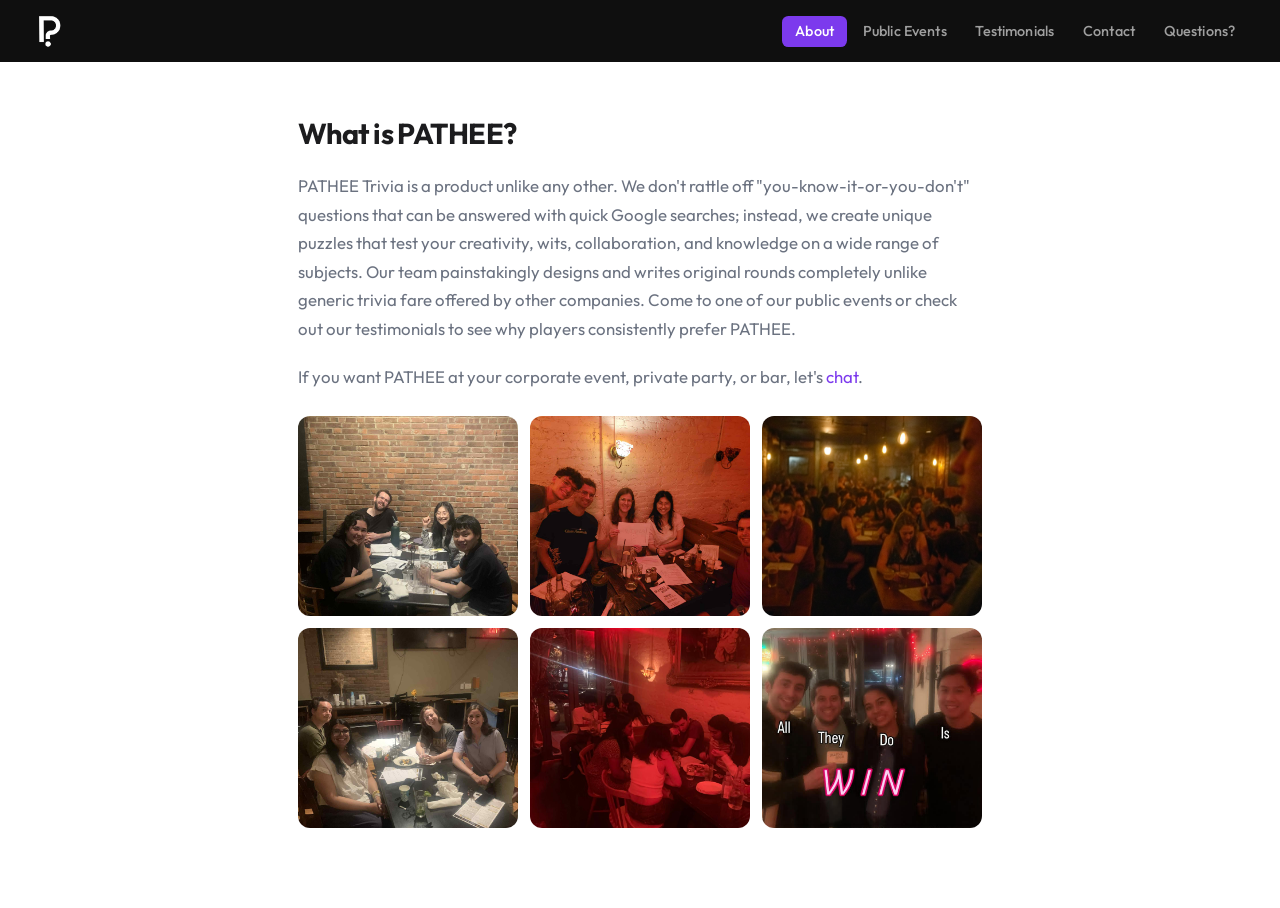
==== about.html @ cdb1f6e3 "Switch to local logo files, add gallery images, fix venue link - Replace Clearbit CDN logos with loc" ====
<!DOCTYPE html>
<html lang="en">
<head>
  <meta charset="UTF-8" />
  <title>About • Pathee Trivia</title>
  <meta name="viewport" content="width=device-width, initial-scale=1.0" />
  <link rel="stylesheet" href="style.css" />
</head>
<body>
  <header>
    <div class="left-header">
      <a href="index.html"><img src="good_logo.png" alt="Pathee logo" class="logo-img" /></a>
    </div>
    <nav>
      <ul>
        <li><a href="about.html" aria-current="page">About</a></li>
        <li><a href="events.html">Public Events</a></li>
        <li><a href="testimonial.html">Testimonials</a></li>
        <li><a href="contact.html">Contact</a></li>
        <li><a href="question.html">Questions?</a></li>
      </ul>
    </nav>
  </header>

  <main>
    <h2>What is PATHEE?</h2>
    <p>
      PATHEE Trivia is a product unlike any other. We don't rattle off
      "you-know-it-or-you-don't" questions that can be answered with quick
      Google searches; instead, we create unique puzzles that test your
      creativity, wits, collaboration, and knowledge on a wide range of subjects.
      Our team painstakingly designs and writes original rounds completely unlike
      generic trivia fare offered by other companies. Come to one of our public
      events or check out our testimonials to see why players consistently prefer
      PATHEE.
    </p>
    <p>
      If you want PATHEE at your corporate event, private party, or bar,
      let's <a href="contact.html">chat</a>.
    </p>

    <section class="gallery" aria-label="Pathee photos">
      <img src="brights.jpg" alt="Team celebrating a puzzle solve" loading="lazy" width="1200" height="800">
      <img src="brindo.jpg" alt="Packed trivia night at the bar" loading="lazy" width="1200" height="800">
      <img src="slop.png" alt="Winners posing with prizes" loading="lazy" width="1200" height="800">
      <img src="piya.jpg" alt="Winners posing with prizes" loading="lazy" width="1200" height="800">
      <img src="pics/download.jpg" alt="Pathee trivia event" loading="lazy">
      <img src="pics/download-1.jpg" alt="Pathee trivia event" loading="lazy">
    </section>
  </main>
</body>
</html>
---- style.css ----
@import url('https://fonts.googleapis.com/css2?family=Outfit:wght@400;500;600;700;800&display=swap');

:root {
  --accent:       #7c3aed;
  --accent-hover: #6d28d9;
  --accent-light: #ede9fe;
  --dark:         #0f0f0f;
  --text:         #1c1c1e;
  --muted:        #6b7280;
  --border:       #e5e7eb;
  --bg:           #ffffff;
  --card:         #f8f7ff;
  --radius:       0.75rem;
  --radius-pill:  2rem;
  --radius-sm:    0.4rem;
}

*, *::before, *::after { box-sizing: border-box; margin: 0; padding: 0; }
html { scroll-behavior: smooth; }

body {
  font-family: 'Outfit', system-ui, -apple-system, sans-serif;
  line-height: 1.6;
  color: var(--text);
  background: var(--bg);
  -webkit-font-smoothing: antialiased;
}

/* ── Header ── */
header {
  position: sticky;
  top: 0;
  background: var(--dark);
  display: flex;
  align-items: center;
  justify-content: space-between;
  padding: 0.875rem 2rem;
  z-index: 1000;
}

.logo-img {
  height: 34px;
  width: auto;
  display: block;
  filter: brightness(0) invert(1);
}

nav ul { list-style: none; display: flex; gap: 0.2rem; }

nav a {
  text-decoration: none;
  color: rgba(255, 255, 255, 0.6);
  font-weight: 500;
  font-size: 0.9rem;
  padding: 0.4rem 0.8rem;
  border-radius: var(--radius-sm);
  transition: color 0.15s, background 0.15s;
  letter-spacing: 0.01em;
}

nav a:hover {
  color: #fff;
  background: rgba(255, 255, 255, 0.1);
}

nav a[aria-current="page"],
nav a.active {
  color: #fff;
  background: var(--accent);
}

/* ── Main wrapper ── */
main {
  padding: 3rem 2rem 5rem;
  max-width: 68ch;
  margin: 0 auto;
}

/* ── Typography ── */
h1, h2, h3 { letter-spacing: -0.02em; }
h1 { font-size: 2.25rem; font-weight: 800; margin-bottom: 1rem; }
h2 { font-size: 1.8rem; font-weight: 700; margin-bottom: 1rem; }
h3 { font-size: 1.1rem; font-weight: 600; margin-bottom: 0.2rem; }

p {
  font-size: 1.05rem;
  color: var(--muted);
  margin-bottom: 1.25rem;
  line-height: 1.7;
}

a { color: var(--accent); text-decoration: none; }
a:hover { text-decoration: underline; }

/* ── Buttons ── */
.btn {
  display: inline-block;
  background: var(--accent);
  color: #fff !important;
  padding: 0.7rem 1.6rem;
  border-radius: var(--radius-pill);
  font-weight: 600;
  font-size: 0.95rem;
  text-decoration: none !important;
  transition: background 0.2s, transform 0.15s;
  letter-spacing: 0.01em;
}

.btn:hover {
  background: var(--accent-hover);
  transform: translateY(-2px);
}

.btn-ghost {
  background: transparent;
  color: var(--accent) !important;
  border: 1.5px solid var(--accent);
}

.btn-ghost:hover {
  background: var(--accent-light);
  transform: translateY(-2px);
}

/* ── Home main (no max-width constraint) ── */
main.home-main {
  max-width: 100%;
  padding: 0;
}

/* ── Hero (index.html) ── */
.hero {
  display: flex;
  flex-direction: column;
  align-items: center;
  justify-content: center;
  text-align: center;
  min-height: calc(100vh - 64px);
  padding: 4rem 1rem;
  position: relative;
}

.hero-logo {
  width: 210px;
  height: auto;
  margin-bottom: 2.5rem;
}

.hero h1 {
  font-size: 3rem;
  font-weight: 800;
  line-height: 1.1;
  margin-bottom: 1rem;
  max-width: 18ch;
  color: var(--text);
}

.hero h1 em {
  font-style: normal;
  color: var(--accent);
}

.hero > p {
  font-size: 1.15rem;
  max-width: 44ch;
  margin: 0 auto 2rem;
}

.hero-actions {
  display: flex;
  gap: 0.75rem;
  flex-wrap: wrap;
  justify-content: center;
}

/* ── Client logo bar ── */
.clients {
  padding: 3.5rem 2rem 4rem;
  background: var(--card);
  border-top: 1px solid var(--border);
  text-align: center;
}

.clients-label {
  font-size: 0.72rem;
  font-weight: 700;
  text-transform: uppercase;
  letter-spacing: 0.14em;
  color: var(--muted);
  margin-bottom: 2rem;
}

.clients-logos {
  display: flex;
  align-items: center;
  justify-content: center;
  gap: 3.5rem;
  flex-wrap: wrap;
}

.clients-logos img {
  height: 28px;
  width: auto;
  object-fit: contain;
  filter: grayscale(1) opacity(0.45);
  transition: filter 0.25s;
}

.clients-logos img:hover {
  filter: grayscale(0) opacity(1);
}

/* ── Page note ── */
.page-note {
  margin-top: 1.5rem;
  font-size: 0.92rem;
  color: var(--muted);
  text-align: center;
}

/* ── Gallery (about.html) ── */
.gallery {
  display: grid;
  gap: 0.75rem;
  grid-template-columns: repeat(auto-fit, minmax(180px, 1fr));
  margin-top: 1.5rem;
}

.gallery img {
  width: 100%;
  height: 200px;
  object-fit: cover;
  border-radius: var(--radius);
  display: block;
}

/* ── Events ── */
.events { display: grid; gap: 0.875rem; margin-top: 0.75rem; }

.event {
  background: var(--card);
  border: 1px solid var(--border);
  border-radius: var(--radius);
  padding: 1.25rem 1.5rem;
  display: grid;
  grid-template-columns: 5.5rem 1fr;
  gap: 1.25rem;
  align-items: center;
  transition: box-shadow 0.2s, transform 0.2s;
}

.event:hover {
  box-shadow: 0 6px 24px rgba(124, 58, 237, 0.1);
  transform: translateY(-2px);
}

.date { text-align: center; }

.date .dow {
  font-weight: 600;
  font-size: 0.72rem;
  color: var(--muted);
  text-transform: uppercase;
  letter-spacing: 0.1em;
}

.date .day {
  font-size: 2rem;
  font-weight: 800;
  line-height: 1;
  color: var(--text);
}

.date .mon {
  text-transform: uppercase;
  letter-spacing: 0.06em;
  font-size: 0.7rem;
  color: var(--muted);
  margin-top: 0.15rem;
}

.meta {
  color: var(--muted);
  font-size: 0.93rem;
  margin-bottom: 0.6rem;
  line-height: 1.5;
}

.actions a {
  display: inline-block;
  font-size: 0.82rem;
  font-weight: 600;
  color: var(--accent);
  border: 1.5px solid var(--accent);
  padding: 0.2rem 0.7rem;
  border-radius: var(--radius-pill);
  text-decoration: none;
  transition: background 0.15s, color 0.15s;
}

.actions a:hover {
  background: var(--accent);
  color: #fff;
  text-decoration: none;
}

.empty { color: var(--muted); font-style: italic; padding: 0.5rem 0; }

/* ── Testimonials ── */
.testimonial {
  background: var(--card);
  border-left: 3px solid var(--accent);
  border-radius: 0 var(--radius) var(--radius) 0;
  padding: 1.25rem 1.5rem;
  margin-bottom: 1rem;
  transition: box-shadow 0.2s, transform 0.2s;
}

.testimonial:hover {
  box-shadow: 0 4px 20px rgba(124, 58, 237, 0.09);
  transform: translateY(-1px);
}

.testimonial p {
  font-style: italic;
  color: var(--text);
  font-size: 1rem;
  margin-bottom: 0.6rem;
}

.testimonial cite {
  display: block;
  font-size: 0.88rem;
  font-weight: 600;
  color: var(--muted);
  font-style: normal;
}

/* ── Contact form ── */
form.contact { display: grid; gap: 1rem; margin-top: 0.5rem; }

label {
  font-weight: 600;
  font-size: 0.88rem;
  color: var(--text);
  display: block;
  margin-bottom: 0.3rem;
  letter-spacing: 0.01em;
}

input[type="text"],
input[type="email"],
textarea {
  width: 100%;
  padding: 0.65rem 0.9rem;
  border: 1.5px solid var(--border);
  border-radius: var(--radius-sm);
  background: #fff;
  font-size: 1rem;
  font-family: inherit;
  color: var(--text);
  outline: none;
  transition: border-color 0.15s, box-shadow 0.15s;
}

input:focus, textarea:focus {
  border-color: var(--accent);
  box-shadow: 0 0 0 3px var(--accent-light);
}

textarea { min-height: 140px; resize: vertical; }

.row { display: grid; gap: 0.75rem; grid-template-columns: 1fr 1fr; }

button[type="submit"] {
  appearance: none;
  background: var(--accent);
  color: #fff;
  border: none;
  padding: 0.7rem 1.6rem;
  border-radius: var(--radius-pill);
  font-weight: 700;
  font-size: 1rem;
  font-family: inherit;
  cursor: pointer;
  transition: background 0.2s, transform 0.15s;
  width: fit-content;
}

button[type="submit"]:hover {
  background: var(--accent-hover);
  transform: translateY(-1px);
}

#status { margin-top: 0.75rem; font-size: 0.95rem; }
#status.success { color: #16a34a; font-weight: 500; }
#status.error   { color: #dc2626; font-weight: 500; }

.instagram-note {
  margin-top: 1.5rem;
  font-size: 0.95rem;
  color: var(--muted);
}

/* ── Questions page ── */
main.centered {
  display: flex;
  flex-direction: column;
  align-items: center;
  justify-content: center;
  min-height: calc(100vh - 64px);
  text-align: center;
  padding: 2rem;
  max-width: 100%;
}

#question {
  white-space: pre-wrap;
  text-wrap: balance;
  font-size: 1.5rem;
  font-weight: 500;
  line-height: 1.45;
  max-width: 58ch;
  margin-bottom: 1.5rem;
  color: var(--text);
}

#question-img {
  display: none;
  max-width: 420px;
  width: 100%;
  height: auto;
  margin: 1rem auto;
  border-radius: var(--radius);
}

.table-container { margin: 1rem 0; }

.table-container table {
  border-collapse: collapse;
  overflow: hidden;
  border: 1.5px solid var(--border);
  border-radius: var(--radius-sm);
}

.table-container td {
  border: 1px solid var(--border);
  padding: 0.75rem 1.25rem;
  font-size: 1rem;
  color: var(--text);
}

.table-container tr:first-child td { background: var(--card); }

#more-btn {
  appearance: none;
  margin-top: 2rem;
  padding: 0.7rem 1.6rem;
  font-size: 1rem;
  font-family: inherit;
  font-weight: 600;
  border: none;
  border-radius: var(--radius-pill);
  background: var(--accent);
  color: #fff;
  cursor: pointer;
  transition: background 0.2s, transform 0.15s;
}

#more-btn:hover {
  background: var(--accent-hover);
  transform: translateY(-2px);
}

/* ── Responsive ── */
@media (max-width: 640px) {
  header { padding: 0.875rem 1.25rem; }
  nav a  { font-size: 0.78rem; padding: 0.3rem 0.5rem; }
  main   { padding: 2rem 1.25rem 4rem; }
  .hero  { padding: 3rem 1rem 3rem; }
  .hero h1 { font-size: 2.1rem; }
  .hero-actions { flex-direction: column; align-items: center; }
  .event { grid-template-columns: 1fr; }
  .date  { display: flex; gap: 0.5rem; align-items: baseline; }
  .date .day { font-size: 1.5rem; }
  .row   { grid-template-columns: 1fr; }
  #question { font-size: 1.2rem; }
}
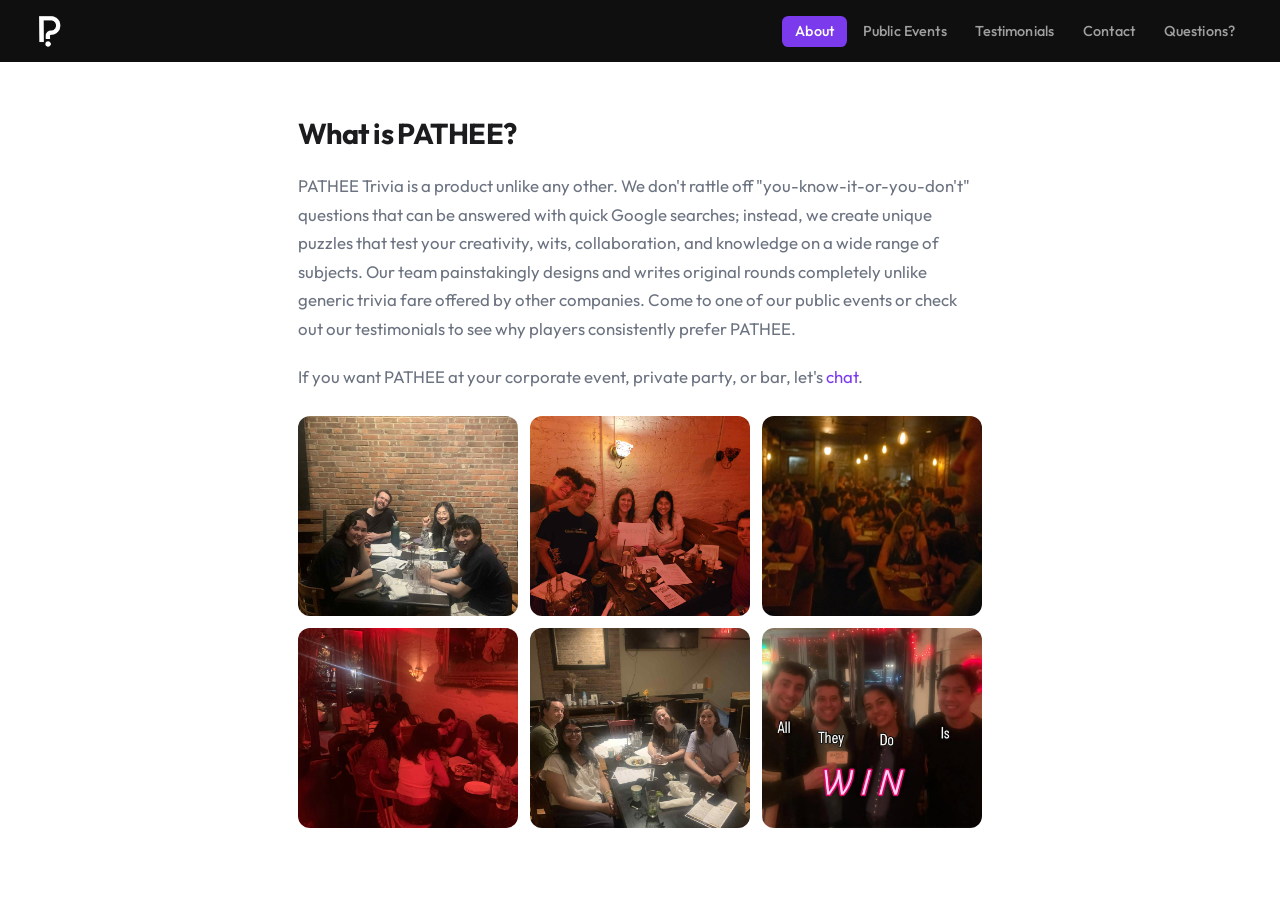
==== commit 487f3a10: "Fix Morning Brew logo and normalize client logo sizes - Rename screenshot file to morning_brew_logo." ====
--- a/about.html
+++ b/about.html
@@ -43,8 +43,8 @@
       <img src="brights.jpg" alt="Team celebrating a puzzle solve" loading="lazy" width="1200" height="800">
       <img src="brindo.jpg" alt="Packed trivia night at the bar" loading="lazy" width="1200" height="800">
       <img src="slop.png" alt="Winners posing with prizes" loading="lazy" width="1200" height="800">
+      <img src="pics/download.jpg" alt="Pathee trivia event" loading="lazy">
       <img src="piya.jpg" alt="Winners posing with prizes" loading="lazy" width="1200" height="800">
-      <img src="pics/download.jpg" alt="Pathee trivia event" loading="lazy">
       <img src="pics/download-1.jpg" alt="Pathee trivia event" loading="lazy">
     </section>
   </main>
--- a/style.css
+++ b/style.css
@@ -199,8 +199,8 @@
 }
 
 .clients-logos img {
-  height: 28px;
-  width: auto;
+  width: 130px;
+  height: 40px;
   object-fit: contain;
   filter: grayscale(1) opacity(0.45);
   transition: filter 0.25s;
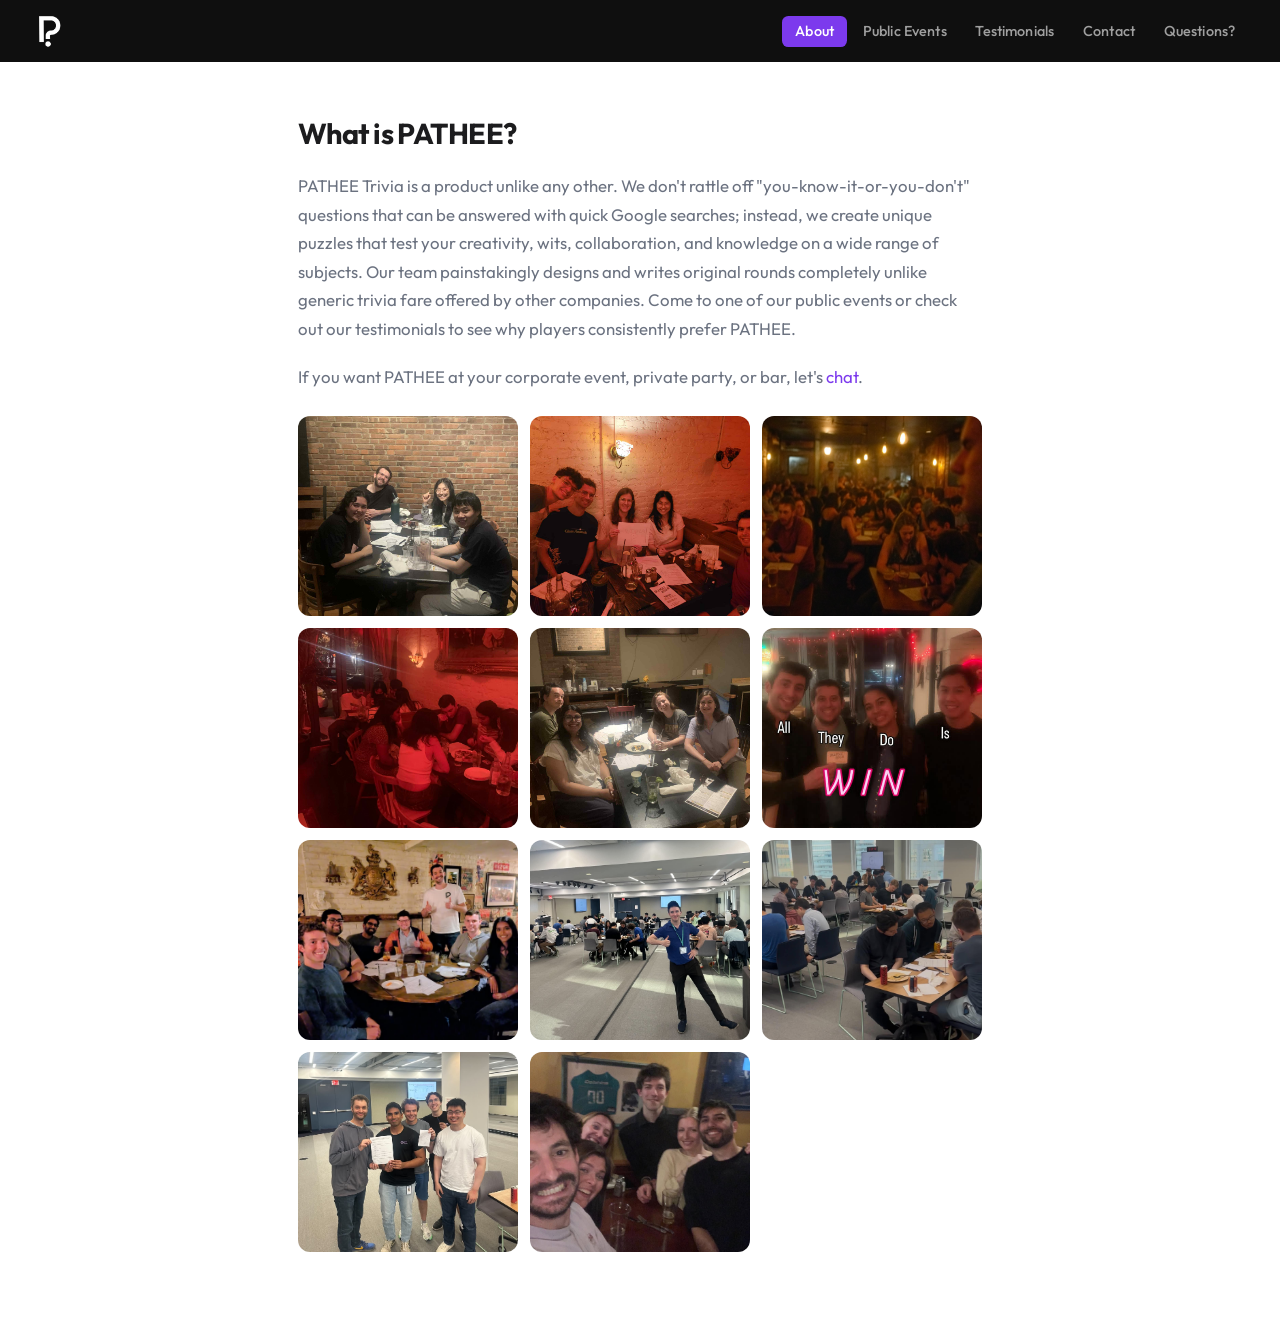
==== commit 232ca1cb: "Add new event photos, Bridgewater logo, and testimonial updates - Add bw, jamie, js1, js2, mb photos" ====
--- a/about.html
+++ b/about.html
@@ -40,12 +40,17 @@
     </p>
 
     <section class="gallery" aria-label="Pathee photos">
-      <img src="brights.jpg" alt="Team celebrating a puzzle solve" loading="lazy" width="1200" height="800">
-      <img src="brindo.jpg" alt="Packed trivia night at the bar" loading="lazy" width="1200" height="800">
+      <img src="brights.jpg" style="object-position: 50% 75%" alt="Team celebrating a puzzle solve" loading="lazy" width="1200" height="800">
+      <img src="brindo.jpg" style="object-position: 50% 70%" alt="Packed trivia night at the bar" loading="lazy" width="1200" height="800">
       <img src="slop.png" alt="Winners posing with prizes" loading="lazy" width="1200" height="800">
-      <img src="pics/download.jpg" alt="Pathee trivia event" loading="lazy">
-      <img src="piya.jpg" alt="Winners posing with prizes" loading="lazy" width="1200" height="800">
-      <img src="pics/download-1.jpg" alt="Pathee trivia event" loading="lazy">
+      <img src="pics/download.jpg" style="object-position: 50% 65%" alt="Pathee trivia event" loading="lazy">
+      <img src="piya.jpg" style="object-position: 50% 65%" alt="Winners posing with prizes" loading="lazy" width="1200" height="800">
+      <img src="pics/download-1.jpg" style="object-position: 50% 35%" alt="Pathee trivia event" loading="lazy">
+      <img src="pics/bw.jpg" style="object-position: 50% 35%" alt="Team at a Pathee trivia night" loading="lazy">
+      <img src="pics/jamie.jpg" style="object-position: 60% 70%" alt="Host giving a thumbs-up at a corporate trivia event" loading="lazy">
+      <img src="pics/js1.jpg" style="object-position: 50% 45%" alt="Teams solving puzzles at a corporate Pathee event" loading="lazy">
+      <img src="pics/js2.jpg" style="object-position: 50% 30%" alt="Winning team holding up their answer sheets" loading="lazy">
+      <img src="pics/mb.jpg" style="object-position: 50% 10%" alt="Team selfie at a bar trivia night" loading="lazy">
     </section>
   </main>
 </body>
--- a/style.css
+++ b/style.css
@@ -199,8 +199,8 @@
 }
 
 .clients-logos img {
-  width: 130px;
-  height: 40px;
+  width: 160px;
+  height: 56px;
   object-fit: contain;
   filter: grayscale(1) opacity(0.45);
   transition: filter 0.25s;
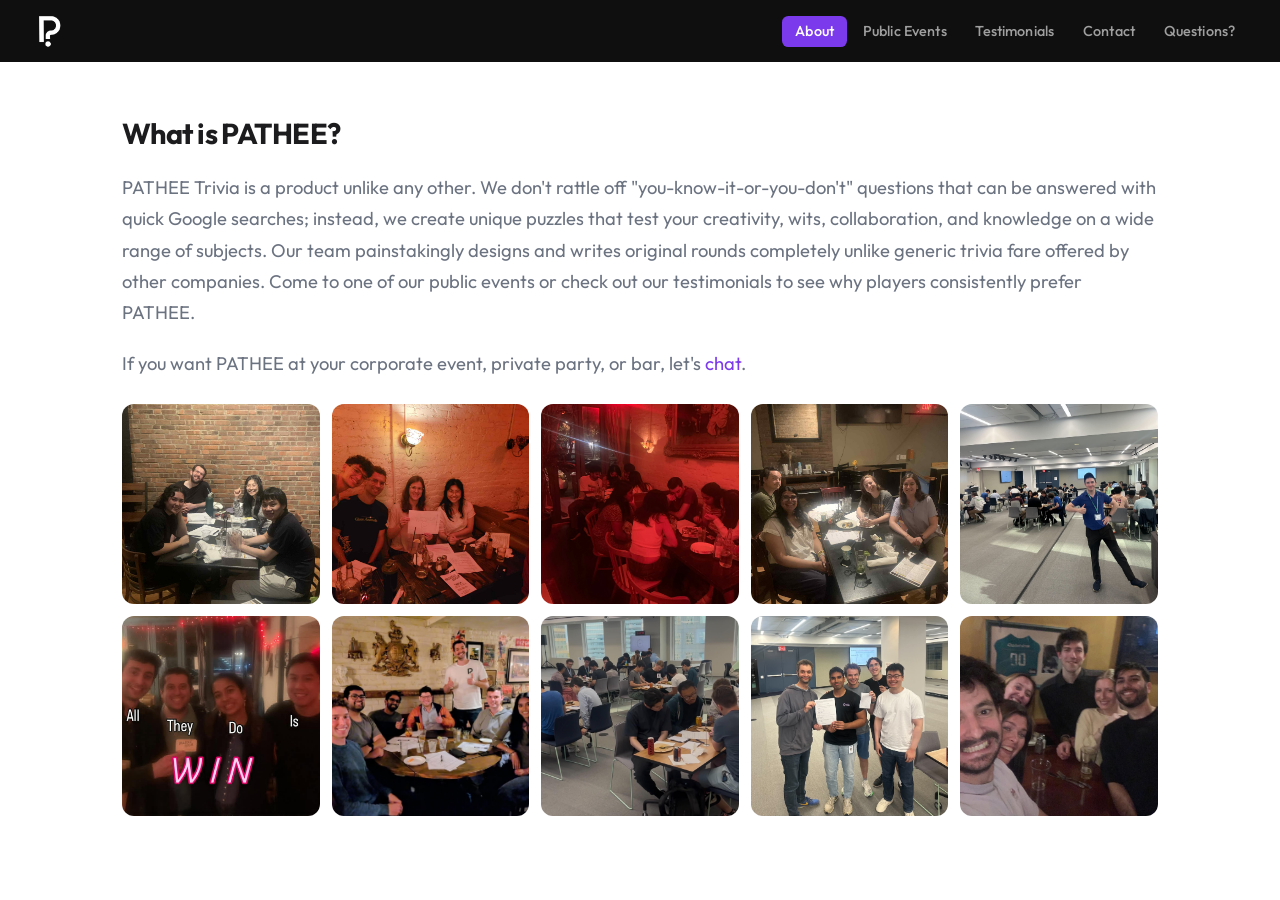
==== commit ec9be55d: "Widen layout, rework About gallery, simplify landing CTA - Widen content area to 1100px; keep body t" ====
--- a/about.html
+++ b/about.html
@@ -22,7 +22,7 @@
     </nav>
   </header>
 
-  <main>
+  <main class="about">
     <h2>What is PATHEE?</h2>
     <p>
       PATHEE Trivia is a product unlike any other. We don't rattle off
@@ -42,12 +42,11 @@
     <section class="gallery" aria-label="Pathee photos">
       <img src="brights.jpg" style="object-position: 50% 75%" alt="Team celebrating a puzzle solve" loading="lazy" width="1200" height="800">
       <img src="brindo.jpg" style="object-position: 50% 70%" alt="Packed trivia night at the bar" loading="lazy" width="1200" height="800">
-      <img src="slop.png" alt="Winners posing with prizes" loading="lazy" width="1200" height="800">
       <img src="pics/download.jpg" style="object-position: 50% 65%" alt="Pathee trivia event" loading="lazy">
       <img src="piya.jpg" style="object-position: 50% 65%" alt="Winners posing with prizes" loading="lazy" width="1200" height="800">
+      <img src="pics/jamie.jpg" style="object-position: 60% 70%" alt="Host giving a thumbs-up at a corporate trivia event" loading="lazy">
       <img src="pics/download-1.jpg" style="object-position: 50% 35%" alt="Pathee trivia event" loading="lazy">
       <img src="pics/bw.jpg" style="object-position: 50% 35%" alt="Team at a Pathee trivia night" loading="lazy">
-      <img src="pics/jamie.jpg" style="object-position: 60% 70%" alt="Host giving a thumbs-up at a corporate trivia event" loading="lazy">
       <img src="pics/js1.jpg" style="object-position: 50% 45%" alt="Teams solving puzzles at a corporate Pathee event" loading="lazy">
       <img src="pics/js2.jpg" style="object-position: 50% 30%" alt="Winning team holding up their answer sheets" loading="lazy">
       <img src="pics/mb.jpg" style="object-position: 50% 10%" alt="Team selfie at a bar trivia night" loading="lazy">
--- a/style.css
+++ b/style.css
@@ -72,9 +72,15 @@
 /* ── Main wrapper ── */
 main {
   padding: 3rem 2rem 5rem;
-  max-width: 68ch;
+  max-width: 1100px;
   margin: 0 auto;
 }
+
+/* Keep running text at a readable line length inside the wider layout */
+main > p { max-width: 68ch; }
+
+/* About: intro text spans the full gallery width, set a touch larger to keep lines comfortable */
+main.about > p { max-width: none; font-size: 1.15rem; }
 
 /* ── Typography ── */
 h1, h2, h3 { letter-spacing: -0.02em; }
@@ -222,7 +228,7 @@
 .gallery {
   display: grid;
   gap: 0.75rem;
-  grid-template-columns: repeat(auto-fit, minmax(180px, 1fr));
+  grid-template-columns: repeat(5, 1fr);
   margin-top: 1.5rem;
 }
 
@@ -307,12 +313,17 @@
 .empty { color: var(--muted); font-style: italic; padding: 0.5rem 0; }
 
 /* ── Testimonials ── */
+.testimonials {
+  display: grid;
+  grid-template-columns: repeat(2, 1fr);
+  gap: 1rem;
+}
+
 .testimonial {
   background: var(--card);
   border-left: 3px solid var(--accent);
   border-radius: 0 var(--radius) var(--radius) 0;
   padding: 1.25rem 1.5rem;
-  margin-bottom: 1rem;
   transition: box-shadow 0.2s, transform 0.2s;
 }
 
@@ -337,7 +348,7 @@
 }
 
 /* ── Contact form ── */
-form.contact { display: grid; gap: 1rem; margin-top: 0.5rem; }
+form.contact { display: grid; gap: 1rem; margin-top: 0.5rem; max-width: 640px; }
 
 label {
   font-weight: 600;
@@ -473,9 +484,16 @@
 }
 
 /* ── Responsive ── */
+@media (max-width: 900px) {
+  .gallery { grid-template-columns: repeat(2, 1fr); }
+}
+
 @media (max-width: 640px) {
-  header { padding: 0.875rem 1.25rem; }
-  nav a  { font-size: 0.78rem; padding: 0.3rem 0.5rem; }
+  .gallery { grid-template-columns: 1fr; }
+  .testimonials { grid-template-columns: 1fr; }
+  header { padding: 0.875rem 1.25rem; gap: 0.75rem; }
+  nav ul { flex-wrap: wrap; justify-content: flex-end; gap: 0; }
+  nav a  { font-size: 0.78rem; padding: 0.3rem 0.4rem; }
   main   { padding: 2rem 1.25rem 4rem; }
   .hero  { padding: 3rem 1rem 3rem; }
   .hero h1 { font-size: 2.1rem; }
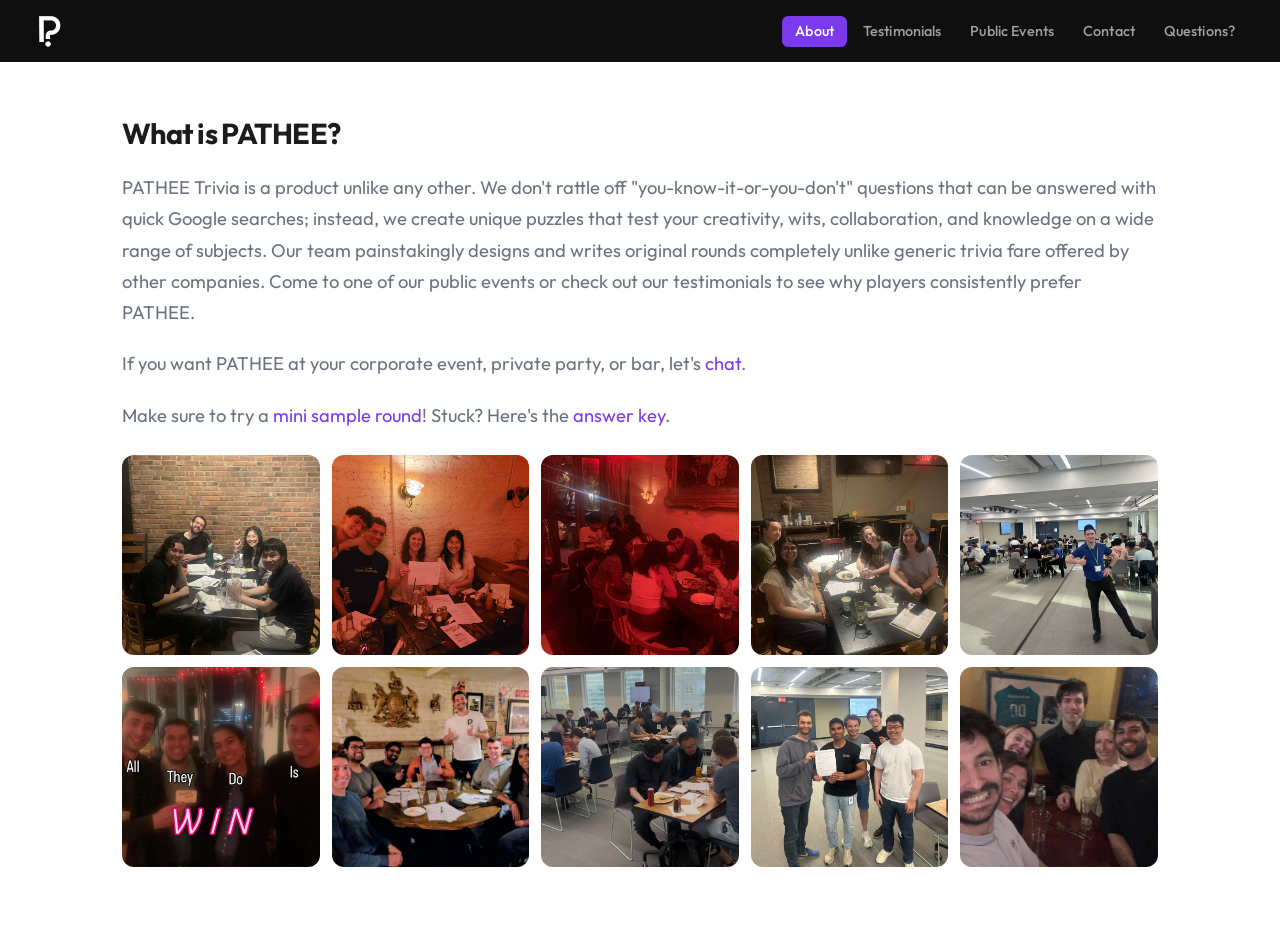
==== commit 66b1759d: "Add Gist sample round, reorder nav, trim question list - About: link to downloadable Gist sample rou" ====
--- a/about.html
+++ b/about.html
@@ -14,8 +14,8 @@
     <nav>
       <ul>
         <li><a href="about.html" aria-current="page">About</a></li>
+        <li><a href="testimonial.html">Testimonials</a></li>
         <li><a href="events.html">Public Events</a></li>
-        <li><a href="testimonial.html">Testimonials</a></li>
         <li><a href="contact.html">Contact</a></li>
         <li><a href="question.html">Questions?</a></li>
       </ul>
@@ -38,6 +38,10 @@
       If you want PATHEE at your corporate event, private party, or bar,
       let's <a href="contact.html">chat</a>.
     </p>
+    <p>
+      Make sure to try a <a href="pics/Gist%20Sample.pdf" download>mini sample round</a>!
+      Stuck? Here's the <a href="pics/Gist%20Answer%20Key.pdf" download>answer key</a>.
+    </p>
 
     <section class="gallery" aria-label="Pathee photos">
       <img src="brights.jpg" style="object-position: 50% 75%" alt="Team celebrating a puzzle solve" loading="lazy" width="1200" height="800">
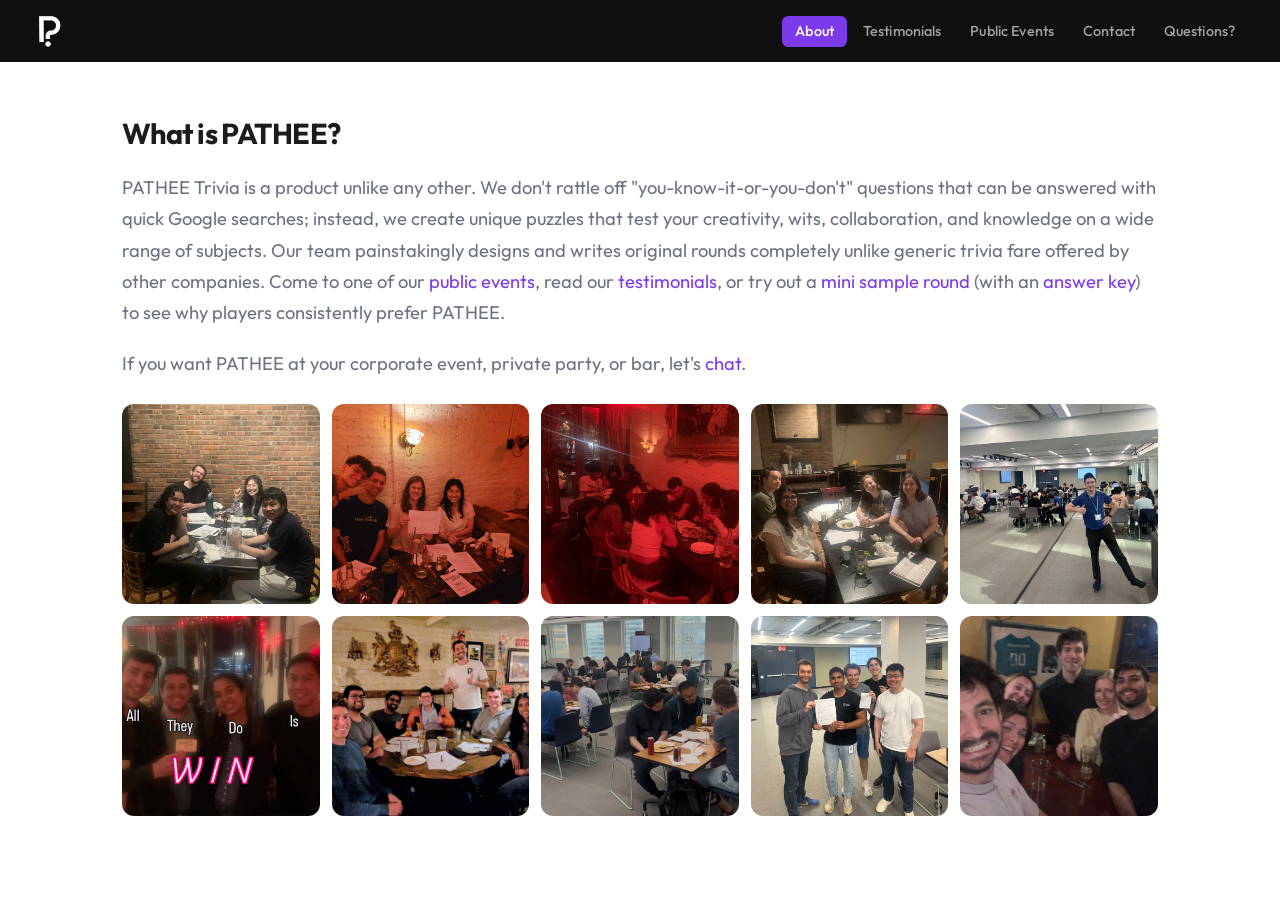
==== commit 025e1797: "Fold sample round links into About intro; relabel client logos - Move sample round and answer key li" ====
--- a/about.html
+++ b/about.html
@@ -30,17 +30,16 @@
       Google searches; instead, we create unique puzzles that test your
       creativity, wits, collaboration, and knowledge on a wide range of subjects.
       Our team painstakingly designs and writes original rounds completely unlike
-      generic trivia fare offered by other companies. Come to one of our public
-      events or check out our testimonials to see why players consistently prefer
-      PATHEE.
+      generic trivia fare offered by other companies. Come to one of our
+      <a href="events.html">public events</a>, read our
+      <a href="testimonial.html">testimonials</a>, or try out a
+      <a href="pics/Gist%20Sample.pdf" download>mini sample round</a>
+      (with an <a href="pics/Gist%20Answer%20Key.pdf" download>answer key</a>)
+      to see why players consistently prefer PATHEE.
     </p>
     <p>
       If you want PATHEE at your corporate event, private party, or bar,
       let's <a href="contact.html">chat</a>.
-    </p>
-    <p>
-      Make sure to try a <a href="pics/Gist%20Sample.pdf" download>mini sample round</a>!
-      Stuck? Here's the <a href="pics/Gist%20Answer%20Key.pdf" download>answer key</a>.
     </p>
 
     <section class="gallery" aria-label="Pathee photos">
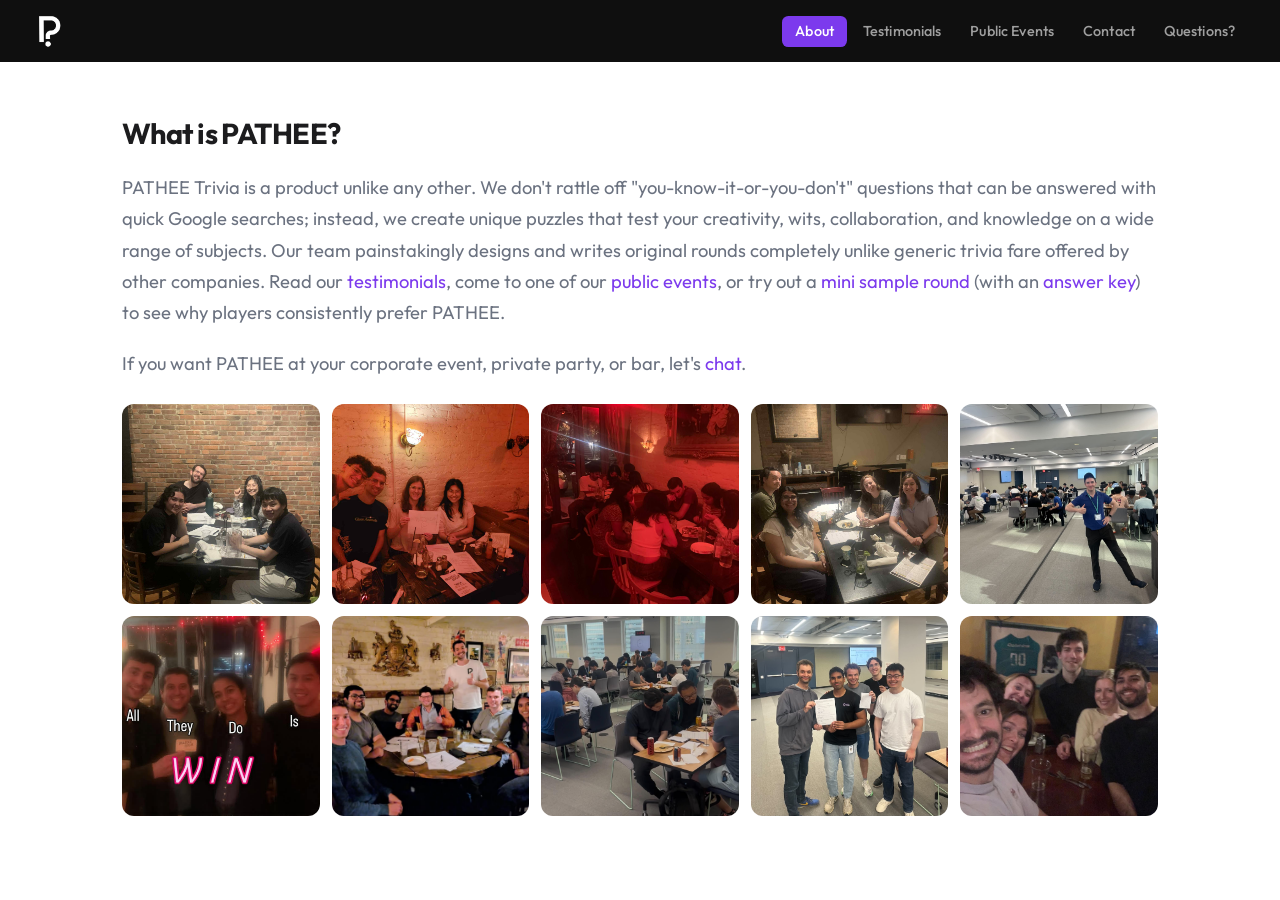
==== commit fc97987e: "About: mention testimonials before public events to match nav order Co-Authored-By: Claude Opus 5.5 " ====
--- a/about.html
+++ b/about.html
@@ -30,9 +30,9 @@
       Google searches; instead, we create unique puzzles that test your
       creativity, wits, collaboration, and knowledge on a wide range of subjects.
       Our team painstakingly designs and writes original rounds completely unlike
-      generic trivia fare offered by other companies. Come to one of our
-      <a href="events.html">public events</a>, read our
-      <a href="testimonial.html">testimonials</a>, or try out a
+      generic trivia fare offered by other companies. Read our
+      <a href="testimonial.html">testimonials</a>, come to one of our
+      <a href="events.html">public events</a>, or try out a
       <a href="pics/Gist%20Sample.pdf" download>mini sample round</a>
       (with an <a href="pics/Gist%20Answer%20Key.pdf" download>answer key</a>)
       to see why players consistently prefer PATHEE.
--- a/style.css
+++ b/style.css
@@ -168,8 +168,9 @@
 
 .hero > p {
   font-size: 1.15rem;
-  max-width: 44ch;
+  max-width: 52ch;
   margin: 0 auto 2rem;
+  text-wrap: balance;
 }
 
 .hero-actions {
